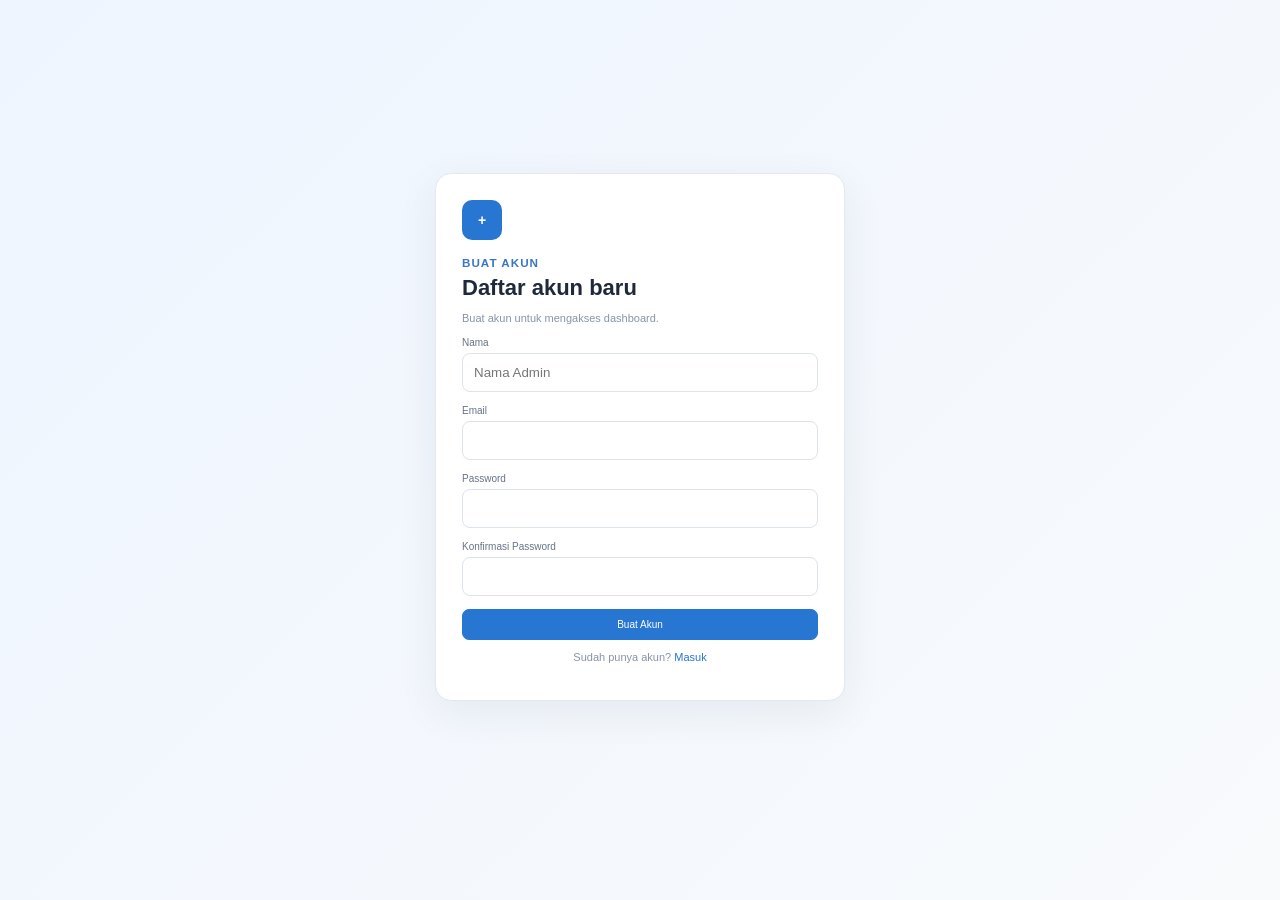
==== signup.html @ 152ae72c "Add files via upload" ====
<!doctype html><html lang="id"><head><meta charset="utf-8"><meta name="viewport" content="width=device-width,initial-scale=1"><title>Sign Up</title><link rel="stylesheet" href="style.css"></head><body class="auth"><main class="authbox"><div class="logo">+</div><small>BUAT AKUN</small><h1>Daftar akun baru</h1><p>Buat akun untuk mengakses dashboard.</p><form id="signupForm"><label>Nama<input id="name" required placeholder="Nama Admin"></label><label>Email<input id="email" type="email" required></label><label>Password<input id="password" type="password" minlength="6" required></label><label>Konfirmasi Password<input id="confirm" type="password" required></label><button class="primary full">Buat Akun</button></form><div id="msg"></div><p class="center">Sudah punya akun? <a href="login.html">Masuk</a></p></main><script src="script.js"></script><script>initSignup()</script></body></html>
---- style.css ----
*{box-sizing:border-box}body{margin:0;background:#f5f7fa;color:#1e293b;font:14px Arial,sans-serif}header{background:#fff;border-bottom:1px solid #e4e9ef;padding:20px max(16px,calc((100% - 1150px)/2));display:flex;justify-content:space-between;align-items:center;gap:12px}h1{font-size:21px;margin:5px 0}h2{font-size:15px}p{color:#8794a6;font-size:11px}small{color:#3977c4;font-weight:bold;letter-spacing:1px}.avatar,.logo{width:40px;height:40px;border-radius:10px;background:#eaf2ff;color:#2776d2;display:grid;place-items:center;font-weight:bold}.logo{background:#2776d2;color:#fff;margin-bottom:14px}nav{display:flex;background:#fff;border-bottom:1px solid #e4e9ef;position:sticky;top:0;z-index:5;padding:6px}nav a,nav button{flex:1;max-width:180px;margin:auto;border:0;background:none;text-decoration:none;color:#78879a;text-align:center;padding:7px;border-radius:8px;font-size:10px;cursor:pointer}nav a span,nav button span{display:block;margin-top:3px}nav .active{background:#edf5ff;color:#2776d2;font-weight:bold}main{width:min(1150px,calc(100% - 30px));margin:18px auto 45px}.school{display:flex;gap:16px;align-items:center;background:#fff;border:1px solid #e4e9ef;border-radius:14px;padding:14px;margin-bottom:12px}.photo{width:105px;height:82px;border-radius:11px;background:#eaf2ff;display:grid;place-items:center;font-size:32px;overflow:hidden;flex:none}.photo img,#preview{width:100%;height:100%;object-fit:cover}.grid{display:grid;grid-template-columns:repeat(4,1fr);gap:10px;margin:12px 0}.grid article{background:#fff;border:1px solid #e4e9ef;border-radius:12px;padding:15px;min-height:88px}.grid b{display:block;font-size:21px;margin:7px 0}.panel,.progressbox{background:#fff;border:1px solid #e4e9ef;border-radius:12px;padding:15px;margin:12px 0}.head{display:flex;justify-content:space-between;align-items:center;gap:10px;margin-bottom:12px}.head p{margin:4px 0}.primary,button{border:1px solid #dce4ed;border-radius:7px;padding:9px 11px;background:#fff;color:#3d5872;font-size:10px;cursor:pointer;text-decoration:none}.primary{background:#2776d2;color:#fff;border-color:#2776d2}.full{width:100%}.tip{padding:13px 15px;background:#eef6ff;border:1px solid #dceafb;border-radius:10px;display:flex;justify-content:space-between}.progressbox b{display:block;margin:6px 0}.progress{height:7px;background:#edf1f5;border-radius:20px;overflow:hidden;margin:10px 0}.progress i{display:block;height:100%;width:0;background:#2776d2}.minigrid{display:grid;grid-template-columns:repeat(4,1fr);gap:8px}.minigrid div{background:#fff;border:1px solid #e4e9ef;border-radius:9px;padding:11px;font-size:10px;display:flex;justify-content:space-between}.student{display:grid;grid-template-columns:25px 30px 1fr repeat(4,55px);gap:6px;align-items:center;padding:8px 0;border-top:1px solid #f0f2f5}.student .face{width:28px;height:28px;border-radius:50%;background:#eaf2ff;color:#2776d2;display:grid;place-items:center;font-size:8px;font-weight:bold}.student strong{font-size:10px}.student small{font-size:8px;color:#98a3b1;letter-spacing:0;font-weight:normal}.status{padding:7px 2px;font-size:8px}.status.sel{color:#fff}.hadir.sel{background:#12a879}.izin.sel{background:#d89a18}.sakit.sel{background:#2776d2}.alfa.sel{background:#e64c6c}.search{width:220px;padding:9px;border:1px solid #dce3eb;border-radius:7px}.filter{display:flex;gap:10px;align-items:end}.filter label{flex:1;font-size:10px;color:#718095}.filter select{display:block;width:100%;padding:9px;border:1px solid #dce3eb;border-radius:7px;margin-top:4px}.chart{height:160px;display:flex;align-items:end;gap:7px;border-left:1px solid #eee;border-bottom:1px solid #eee}.bar{flex:1;background:#2d7be0;min-height:3px;border-radius:4px 4px 0 0}.tablewrap{overflow:auto}table{border-collapse:collapse;width:100%;min-width:760px}th,td{padding:9px;border-bottom:1px solid #eee;text-align:left;font-size:9px}th{background:#f8fafc;color:#718095}.safe{color:#098c69}.warn{color:#d54765}.auth{min-height:100vh;display:grid;place-items:center;background:linear-gradient(135deg,#eef5ff,#f8fafc);padding:15px}.authbox{width:min(410px,100%);background:#fff;border:1px solid #e4e9ef;border-radius:16px;padding:26px;box-shadow:0 12px 40px #18263b12}.authbox h1{font-size:22px}.authbox label,.box label{display:block;font-size:10px;color:#657386;margin:13px 0}.authbox input,.box input{display:block;width:100%;padding:11px;border:1px solid #dce3eb;border-radius:8px;margin-top:5px}.authbox a{color:#2776d2;text-decoration:none}.center{text-align:center}.modal{display:none;position:fixed;inset:0;background:#0f172a77;place-items:center;z-index:20;padding:15px}.modal.show{display:grid}.box{position:relative;background:#fff;width:min(420px,100%);padding:22px;border-radius:14px}.close{position:absolute;right:10px;top:8px;border:0;background:none;font-size:22px}.box #preview{display:none;width:100%;height:140px;border-radius:9px;margin:8px 0}@media(max-width:700px){header{padding:15px}main{width:calc(100% - 24px);margin-top:12px}.grid{grid-template-columns:repeat(2,1fr);gap:7px}.school{align-items:flex-start}.photo{width:88px;height:72px}.head{display:block}.head .primary{display:inline-block;margin-top:8px}.search{width:100%;margin-top:8px}.student{grid-template-columns:20px 28px 1fr repeat(4,43px);gap:4px}.status{font-size:6.5px;padding:7px 1px}.minigrid{gap:5px}.filter{display:grid;grid-template-columns:1fr auto}.tip{gap:8px}.authbox{padding:22px}}
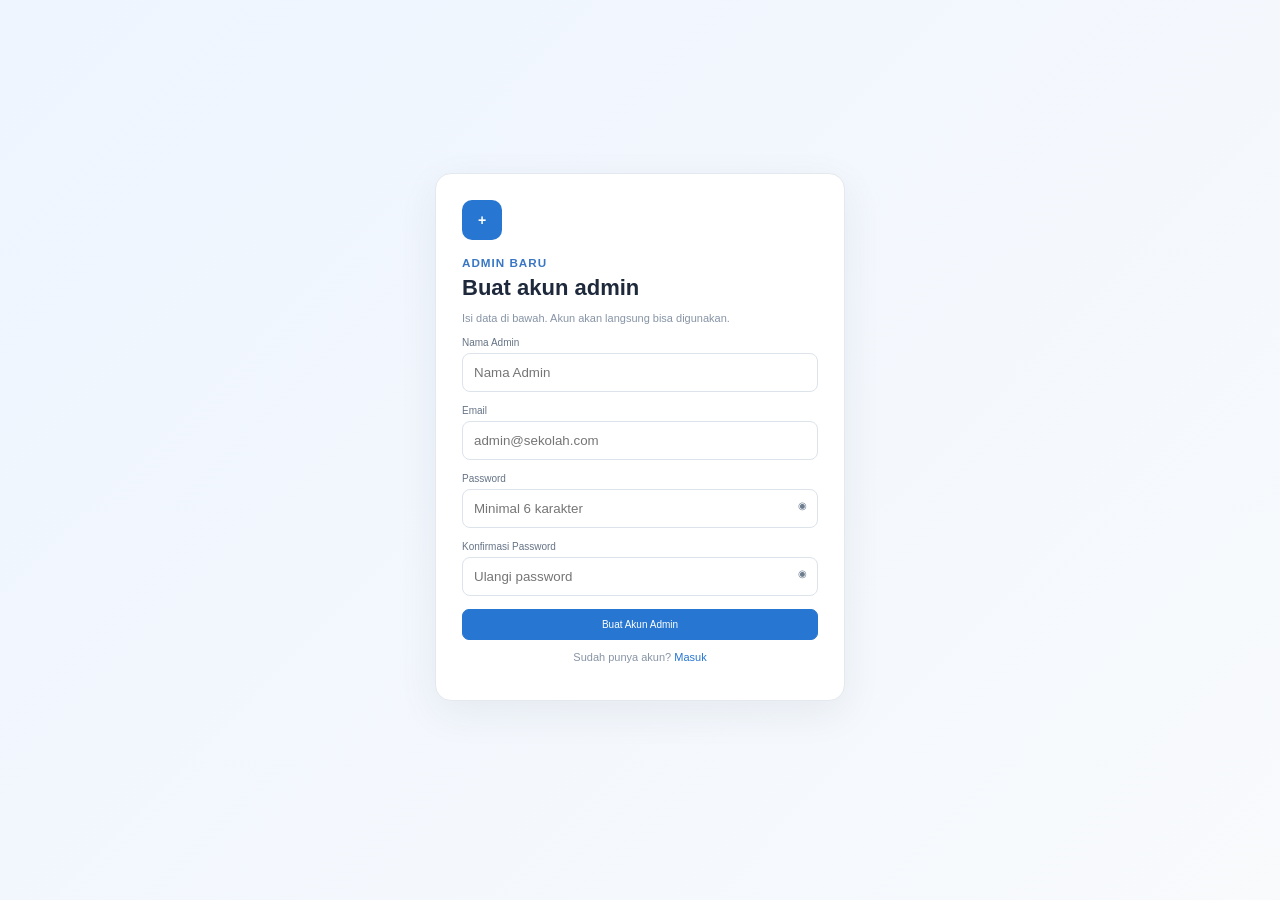
==== commit 36fb7547: "Add files via upload" ====
--- a/signup.html
+++ b/signup.html
@@ -1 +1 @@
-<!doctype html><html lang="id"><head><meta charset="utf-8"><meta name="viewport" content="width=device-width,initial-scale=1"><title>Sign Up</title><link rel="stylesheet" href="style.css"></head><body class="auth"><main class="authbox"><div class="logo">+</div><small>BUAT AKUN</small><h1>Daftar akun baru</h1><p>Buat akun untuk mengakses dashboard.</p><form id="signupForm"><label>Nama<input id="name" required placeholder="Nama Admin"></label><label>Email<input id="email" type="email" required></label><label>Password<input id="password" type="password" minlength="6" required></label><label>Konfirmasi Password<input id="confirm" type="password" required></label><button class="primary full">Buat Akun</button></form><div id="msg"></div><p class="center">Sudah punya akun? <a href="login.html">Masuk</a></p></main><script src="script.js"></script><script>initSignup()</script></body></html>+<!doctype html><html lang="id"><head><meta charset="utf-8"><meta name="viewport" content="width=device-width,initial-scale=1"><title>Sign Up Admin</title><link rel="stylesheet" href="style.css"></head><body class="auth"><main class="authbox"><div class="logo">+</div><small>ADMIN BARU</small><h1>Buat akun admin</h1><p>Isi data di bawah. Akun akan langsung bisa digunakan.</p><form id="signupForm"><label>Nama Admin<input id="name" required placeholder="Nama Admin"></label><label>Email<input id="email" type="email" required placeholder="admin@sekolah.com"></label><label>Password<div class="passbox"><input id="password" type="password" minlength="6" required placeholder="Minimal 6 karakter"><button type="button" id="togglePassword">◉</button></div></label><label>Konfirmasi Password<div class="passbox"><input id="confirm" type="password" required placeholder="Ulangi password"><button type="button" id="toggleConfirm">◉</button></div></label><button class="primary full">Buat Akun Admin</button></form><div id="msg"></div><p class="center">Sudah punya akun? <a href="login.html">Masuk</a></p></main><script src="script.js"></script><script>initSignup()</script></body></html>
--- a/style.css
+++ b/style.css
@@ -1 +1,2 @@
-*{box-sizing:border-box}body{margin:0;background:#f5f7fa;color:#1e293b;font:14px Arial,sans-serif}header{background:#fff;border-bottom:1px solid #e4e9ef;padding:20px max(16px,calc((100% - 1150px)/2));display:flex;justify-content:space-between;align-items:center;gap:12px}h1{font-size:21px;margin:5px 0}h2{font-size:15px}p{color:#8794a6;font-size:11px}small{color:#3977c4;font-weight:bold;letter-spacing:1px}.avatar,.logo{width:40px;height:40px;border-radius:10px;background:#eaf2ff;color:#2776d2;display:grid;place-items:center;font-weight:bold}.logo{background:#2776d2;color:#fff;margin-bottom:14px}nav{display:flex;background:#fff;border-bottom:1px solid #e4e9ef;position:sticky;top:0;z-index:5;padding:6px}nav a,nav button{flex:1;max-width:180px;margin:auto;border:0;background:none;text-decoration:none;color:#78879a;text-align:center;padding:7px;border-radius:8px;font-size:10px;cursor:pointer}nav a span,nav button span{display:block;margin-top:3px}nav .active{background:#edf5ff;color:#2776d2;font-weight:bold}main{width:min(1150px,calc(100% - 30px));margin:18px auto 45px}.school{display:flex;gap:16px;align-items:center;background:#fff;border:1px solid #e4e9ef;border-radius:14px;padding:14px;margin-bottom:12px}.photo{width:105px;height:82px;border-radius:11px;background:#eaf2ff;display:grid;place-items:center;font-size:32px;overflow:hidden;flex:none}.photo img,#preview{width:100%;height:100%;object-fit:cover}.grid{display:grid;grid-template-columns:repeat(4,1fr);gap:10px;margin:12px 0}.grid article{background:#fff;border:1px solid #e4e9ef;border-radius:12px;padding:15px;min-height:88px}.grid b{display:block;font-size:21px;margin:7px 0}.panel,.progressbox{background:#fff;border:1px solid #e4e9ef;border-radius:12px;padding:15px;margin:12px 0}.head{display:flex;justify-content:space-between;align-items:center;gap:10px;margin-bottom:12px}.head p{margin:4px 0}.primary,button{border:1px solid #dce4ed;border-radius:7px;padding:9px 11px;background:#fff;color:#3d5872;font-size:10px;cursor:pointer;text-decoration:none}.primary{background:#2776d2;color:#fff;border-color:#2776d2}.full{width:100%}.tip{padding:13px 15px;background:#eef6ff;border:1px solid #dceafb;border-radius:10px;display:flex;justify-content:space-between}.progressbox b{display:block;margin:6px 0}.progress{height:7px;background:#edf1f5;border-radius:20px;overflow:hidden;margin:10px 0}.progress i{display:block;height:100%;width:0;background:#2776d2}.minigrid{display:grid;grid-template-columns:repeat(4,1fr);gap:8px}.minigrid div{background:#fff;border:1px solid #e4e9ef;border-radius:9px;padding:11px;font-size:10px;display:flex;justify-content:space-between}.student{display:grid;grid-template-columns:25px 30px 1fr repeat(4,55px);gap:6px;align-items:center;padding:8px 0;border-top:1px solid #f0f2f5}.student .face{width:28px;height:28px;border-radius:50%;background:#eaf2ff;color:#2776d2;display:grid;place-items:center;font-size:8px;font-weight:bold}.student strong{font-size:10px}.student small{font-size:8px;color:#98a3b1;letter-spacing:0;font-weight:normal}.status{padding:7px 2px;font-size:8px}.status.sel{color:#fff}.hadir.sel{background:#12a879}.izin.sel{background:#d89a18}.sakit.sel{background:#2776d2}.alfa.sel{background:#e64c6c}.search{width:220px;padding:9px;border:1px solid #dce3eb;border-radius:7px}.filter{display:flex;gap:10px;align-items:end}.filter label{flex:1;font-size:10px;color:#718095}.filter select{display:block;width:100%;padding:9px;border:1px solid #dce3eb;border-radius:7px;margin-top:4px}.chart{height:160px;display:flex;align-items:end;gap:7px;border-left:1px solid #eee;border-bottom:1px solid #eee}.bar{flex:1;background:#2d7be0;min-height:3px;border-radius:4px 4px 0 0}.tablewrap{overflow:auto}table{border-collapse:collapse;width:100%;min-width:760px}th,td{padding:9px;border-bottom:1px solid #eee;text-align:left;font-size:9px}th{background:#f8fafc;color:#718095}.safe{color:#098c69}.warn{color:#d54765}.auth{min-height:100vh;display:grid;place-items:center;background:linear-gradient(135deg,#eef5ff,#f8fafc);padding:15px}.authbox{width:min(410px,100%);background:#fff;border:1px solid #e4e9ef;border-radius:16px;padding:26px;box-shadow:0 12px 40px #18263b12}.authbox h1{font-size:22px}.authbox label,.box label{display:block;font-size:10px;color:#657386;margin:13px 0}.authbox input,.box input{display:block;width:100%;padding:11px;border:1px solid #dce3eb;border-radius:8px;margin-top:5px}.authbox a{color:#2776d2;text-decoration:none}.center{text-align:center}.modal{display:none;position:fixed;inset:0;background:#0f172a77;place-items:center;z-index:20;padding:15px}.modal.show{display:grid}.box{position:relative;background:#fff;width:min(420px,100%);padding:22px;border-radius:14px}.close{position:absolute;right:10px;top:8px;border:0;background:none;font-size:22px}.box #preview{display:none;width:100%;height:140px;border-radius:9px;margin:8px 0}@media(max-width:700px){header{padding:15px}main{width:calc(100% - 24px);margin-top:12px}.grid{grid-template-columns:repeat(2,1fr);gap:7px}.school{align-items:flex-start}.photo{width:88px;height:72px}.head{display:block}.head .primary{display:inline-block;margin-top:8px}.search{width:100%;margin-top:8px}.student{grid-template-columns:20px 28px 1fr repeat(4,43px);gap:4px}.status{font-size:6.5px;padding:7px 1px}.minigrid{gap:5px}.filter{display:grid;grid-template-columns:1fr auto}.tip{gap:8px}.authbox{padding:22px}}+*{box-sizing:border-box}body{margin:0;background:#f5f7fa;color:#1e293b;font:14px Arial,sans-serif}header{background:#fff;border-bottom:1px solid #e4e9ef;padding:20px max(16px,calc((100% - 1150px)/2));display:flex;justify-content:space-between;align-items:center;gap:12px}h1{font-size:21px;margin:5px 0}h2{font-size:15px}p{color:#8794a6;font-size:11px}small{color:#3977c4;font-weight:bold;letter-spacing:1px}.avatar,.logo{width:40px;height:40px;border-radius:10px;background:#eaf2ff;color:#2776d2;display:grid;place-items:center;font-weight:bold}.logo{background:#2776d2;color:#fff;margin-bottom:14px}nav{display:flex;background:#fff;border-bottom:1px solid #e4e9ef;position:sticky;top:0;z-index:5;padding:6px}nav a,nav button{flex:1;max-width:180px;margin:auto;border:0;background:none;text-decoration:none;color:#78879a;text-align:center;padding:7px;border-radius:8px;font-size:10px;cursor:pointer}nav a span,nav button span{display:block;margin-top:3px}nav .active{background:#edf5ff;color:#2776d2;font-weight:bold}main{width:min(1150px,calc(100% - 30px));margin:18px auto 45px}.school{display:flex;gap:16px;align-items:center;background:#fff;border:1px solid #e4e9ef;border-radius:14px;padding:14px;margin-bottom:12px}.photo{width:105px;height:82px;border-radius:11px;background:#eaf2ff;display:grid;place-items:center;font-size:32px;overflow:hidden;flex:none}.photo img,#preview{width:100%;height:100%;object-fit:cover}.grid{display:grid;grid-template-columns:repeat(4,1fr);gap:10px;margin:12px 0}.grid article{background:#fff;border:1px solid #e4e9ef;border-radius:12px;padding:15px;min-height:88px}.grid b{display:block;font-size:21px;margin:7px 0}.panel,.progressbox{background:#fff;border:1px solid #e4e9ef;border-radius:12px;padding:15px;margin:12px 0}.head{display:flex;justify-content:space-between;align-items:center;gap:10px;margin-bottom:12px}.head p{margin:4px 0}.primary,button{border:1px solid #dce4ed;border-radius:7px;padding:9px 11px;background:#fff;color:#3d5872;font-size:10px;cursor:pointer;text-decoration:none}.primary{background:#2776d2;color:#fff;border-color:#2776d2}.full{width:100%}.tip{padding:13px 15px;background:#eef6ff;border:1px solid #dceafb;border-radius:10px;display:flex;justify-content:space-between}.progressbox b{display:block;margin:6px 0}.progress{height:7px;background:#edf1f5;border-radius:20px;overflow:hidden;margin:10px 0}.progress i{display:block;height:100%;width:0;background:#2776d2}.minigrid{display:grid;grid-template-columns:repeat(4,1fr);gap:8px}.minigrid div{background:#fff;border:1px solid #e4e9ef;border-radius:9px;padding:11px;font-size:10px;display:flex;justify-content:space-between}.student{display:grid;grid-template-columns:25px 30px 1fr repeat(4,55px);gap:6px;align-items:center;padding:8px 0;border-top:1px solid #f0f2f5}.student .face{width:28px;height:28px;border-radius:50%;background:#eaf2ff;color:#2776d2;display:grid;place-items:center;font-size:8px;font-weight:bold}.student strong{font-size:10px}.student small{font-size:8px;color:#98a3b1;letter-spacing:0;font-weight:normal}.status{padding:7px 2px;font-size:8px}.status.sel{color:#fff}.hadir.sel{background:#12a879}.izin.sel{background:#d89a18}.sakit.sel{background:#2776d2}.alfa.sel{background:#e64c6c}.search{width:220px;padding:9px;border:1px solid #dce3eb;border-radius:7px}.filter{display:flex;gap:10px;align-items:end}.filter label{flex:1;font-size:10px;color:#718095}.filter select{display:block;width:100%;padding:9px;border:1px solid #dce3eb;border-radius:7px;margin-top:4px}.chart{height:160px;display:flex;align-items:end;gap:7px;border-left:1px solid #eee;border-bottom:1px solid #eee}.bar{flex:1;background:#2d7be0;min-height:3px;border-radius:4px 4px 0 0}.tablewrap{overflow:auto}table{border-collapse:collapse;width:100%;min-width:760px}th,td{padding:9px;border-bottom:1px solid #eee;text-align:left;font-size:9px}th{background:#f8fafc;color:#718095}.safe{color:#098c69}.warn{color:#d54765}.auth{min-height:100vh;display:grid;place-items:center;background:linear-gradient(135deg,#eef5ff,#f8fafc);padding:15px}.authbox{width:min(410px,100%);background:#fff;border:1px solid #e4e9ef;border-radius:16px;padding:26px;box-shadow:0 12px 40px #18263b12}.authbox h1{font-size:22px}.authbox label,.box label{display:block;font-size:10px;color:#657386;margin:13px 0}.authbox input,.box input{display:block;width:100%;padding:11px;border:1px solid #dce3eb;border-radius:8px;margin-top:5px}.authbox a{color:#2776d2;text-decoration:none}.center{text-align:center}.modal{display:none;position:fixed;inset:0;background:#0f172a77;place-items:center;z-index:20;padding:15px}.modal.show{display:grid}.box{position:relative;background:#fff;width:min(420px,100%);padding:22px;border-radius:14px}.close{position:absolute;right:10px;top:8px;border:0;background:none;font-size:22px}.box #preview{display:none;width:100%;height:140px;border-radius:9px;margin:8px 0}@media(max-width:700px){header{padding:15px}main{width:calc(100% - 24px);margin-top:12px}.grid{grid-template-columns:repeat(2,1fr);gap:7px}.school{align-items:flex-start}.photo{width:88px;height:72px}.head{display:block}.head .primary{display:inline-block;margin-top:8px}.search{width:100%;margin-top:8px}.student{grid-template-columns:20px 28px 1fr repeat(4,43px);gap:4px}.status{font-size:6.5px;padding:7px 1px}.minigrid{gap:5px}.filter{display:grid;grid-template-columns:1fr auto}.tip{gap:8px}.authbox{padding:22px}}
+.passbox{position:relative}.passbox input{padding-right:42px}.passbox button{position:absolute;right:4px;top:4px;border:0;background:transparent;padding:7px;color:#6d7d90}.error{color:#d54765;background:#fff0f2;border-radius:7px;padding:8px;font-size:10px;margin-top:9px}.success{color:#098c69;background:#edf9f5;border-radius:7px;padding:8px;font-size:10px;margin-top:9px}
